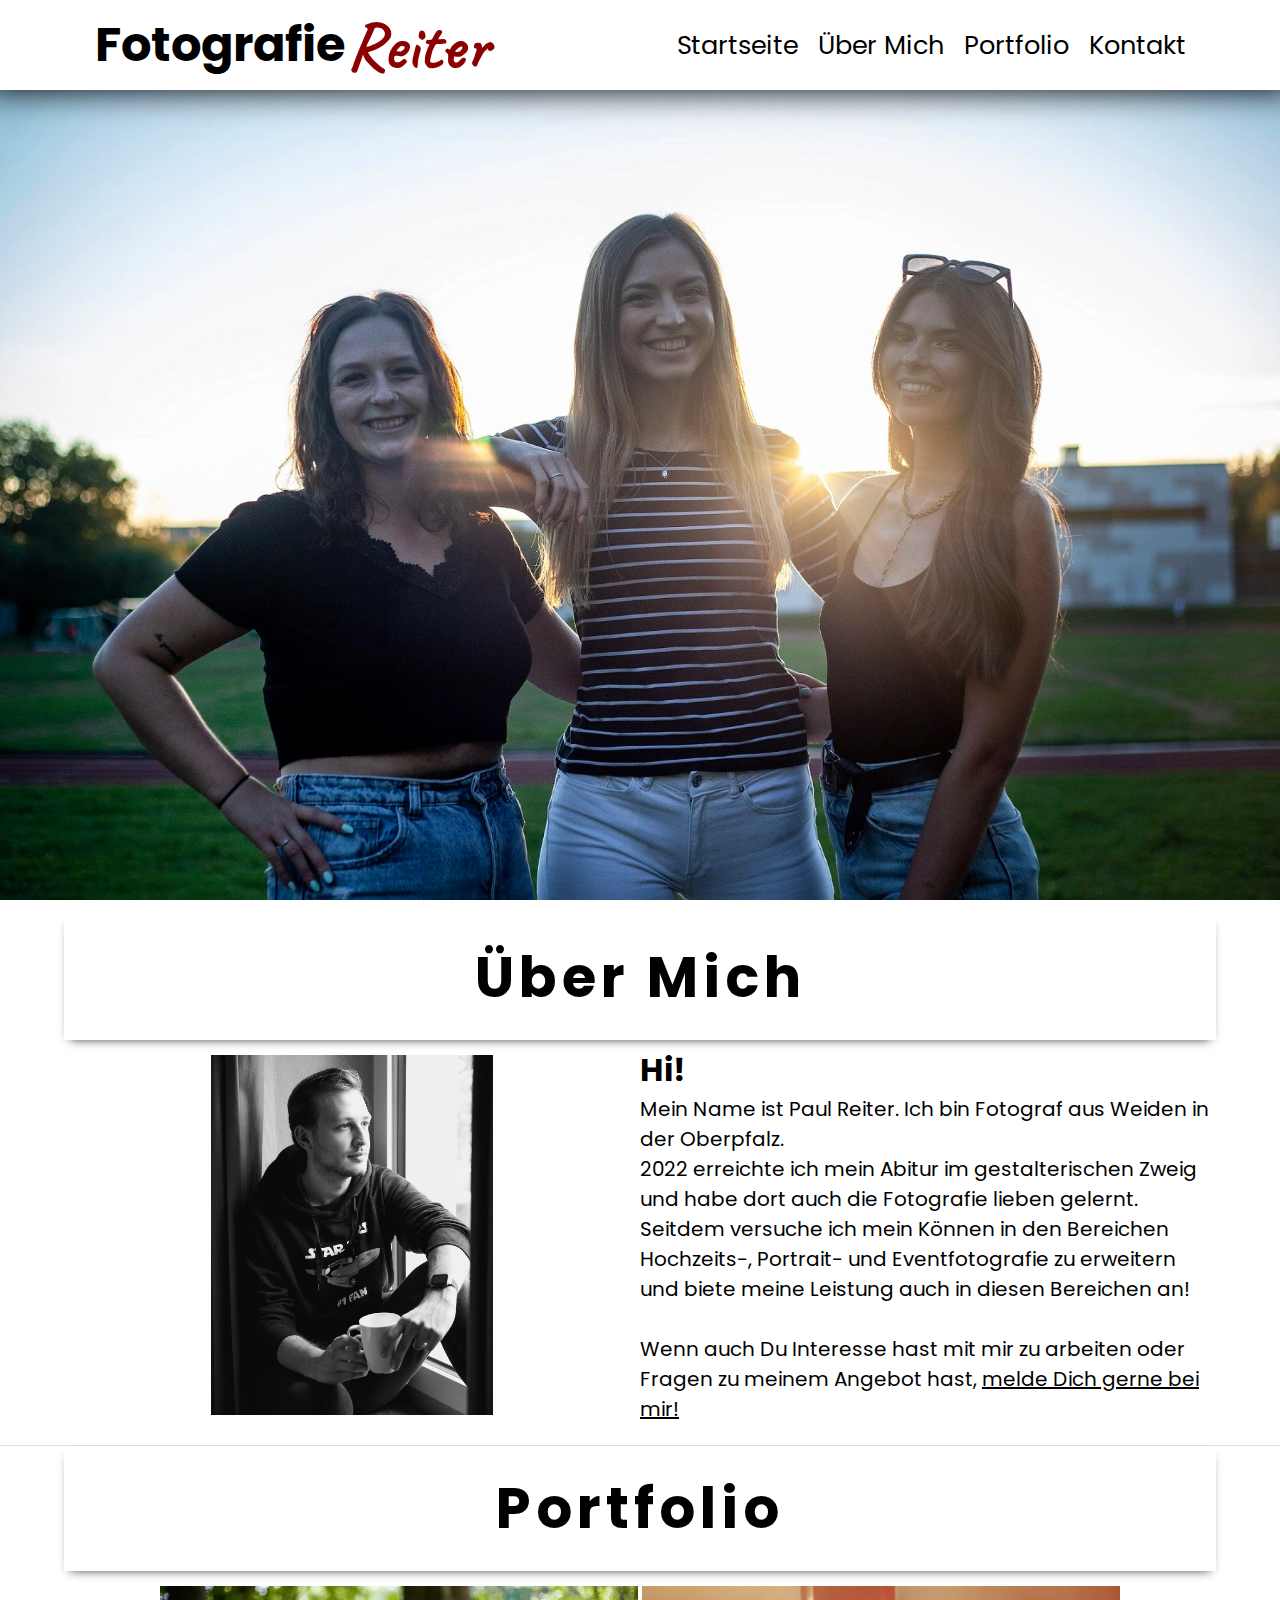
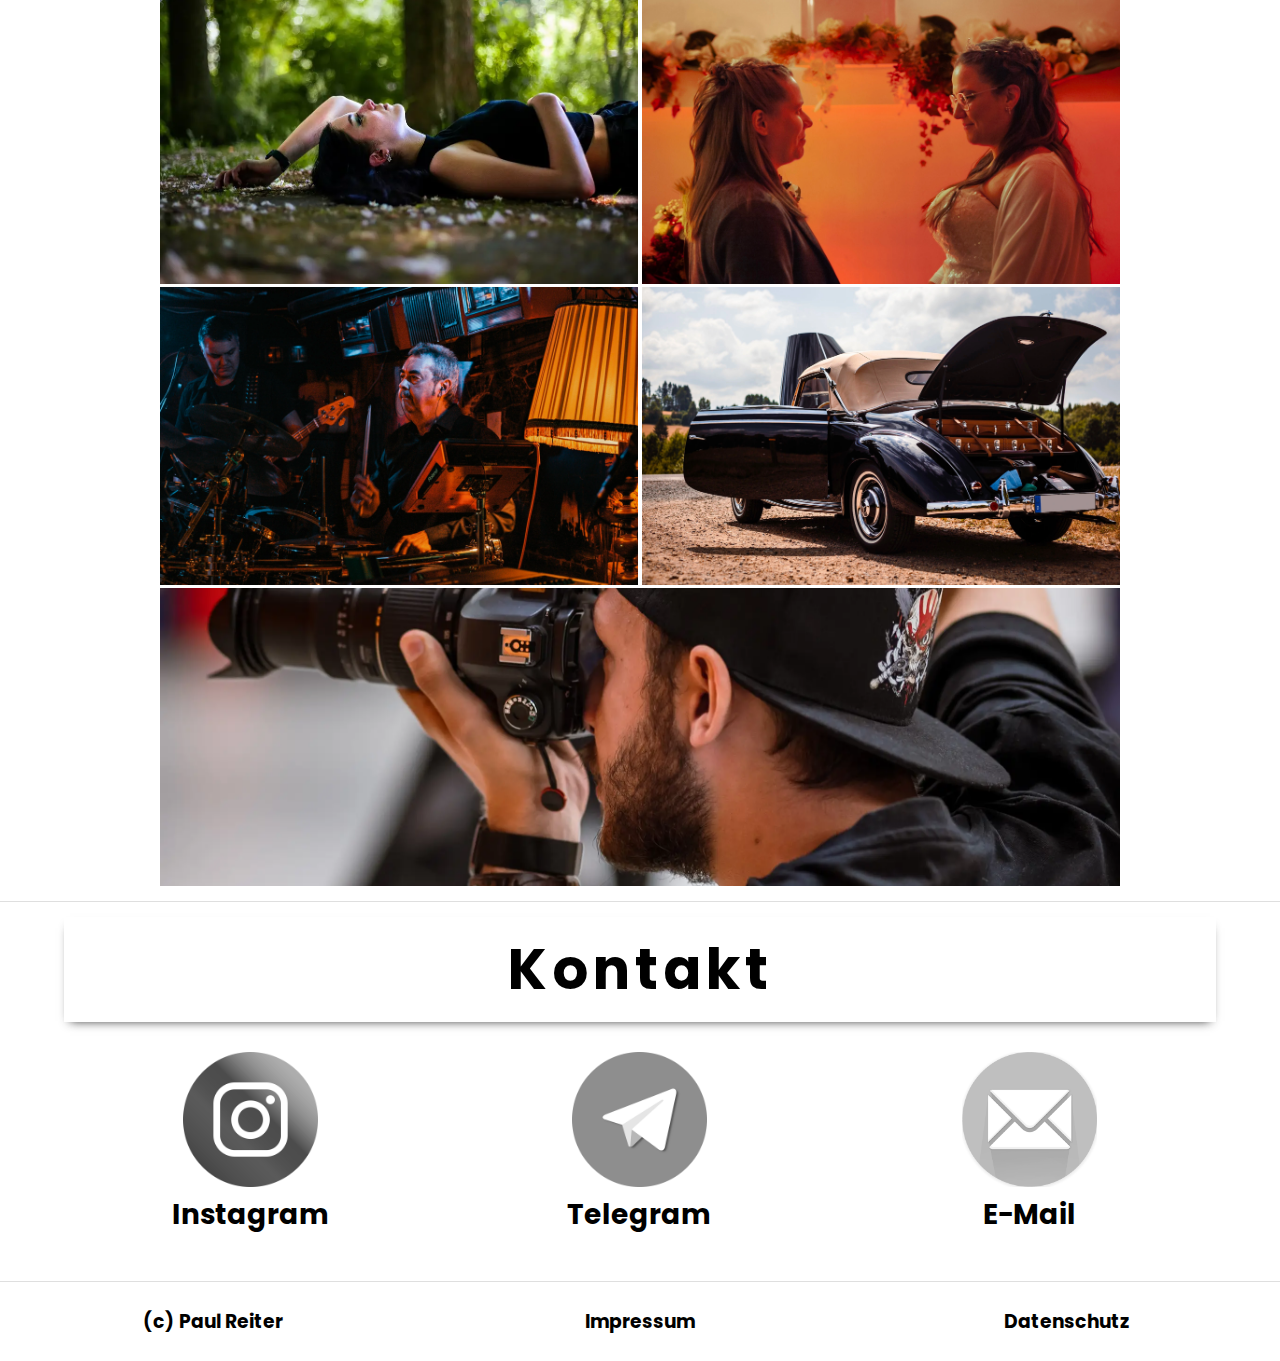
==== index.html @ 2ce2cecf "Kontakt: Neue Icons" ====
<!DOCTYPE html>
<html lang="de">

<head>
    <meta charset="UTF-8">
    <meta http-equiv="X-UA-Compatible" content="IE=edge">
    <meta name="viewport" content="width=device-width, initial-scale=1.0">
    <title>Fotografie Reiter</title>

    <!-- Allgemeine Anpassungen -->
    <link rel="stylesheet" href="Home/general_settings.css">

    <!-- Bilder Karusell: Optik + Funktion -->
    <link rel="stylesheet" href="Home/ImageCarousel/image_carousel.css">
    <script src="Home/ImageCarousel/image_carousel.js" defer></script>
    <script src="Home/ImageCarousel/hor_to_ver.js" defer></script>

    <!-- Header: Optik + Funktion -->
    <link rel="stylesheet" href="Home/Header/header.css">
    <script src="Home/Header/nav.js" defer></script>

    <!-- Über Mich: Optik -->
    <link rel="stylesheet" href="Home/AboutMe/aboutme.css">

    <!-- Portfolio: Optik -->
    <link rel="stylesheet" href="Home/Portfolio/portfolio.css">

    <!-- Kontakt: Optik -->
    <link rel="stylesheet" href="Home/Contact/contact.css">

    <!-- Footer: Optik -->
    <link rel="stylesheet" href="Home/Footer/footer.css">

</head>

<body>
    <!-- Bilder Karusell -->
    <main class="image-carousel">
        <img class="carousel-item" id="portrait" src="Images/ImageCarousel/Horizontal/Portrait.webp">
        <img class="carousel-item" id="wedding" src="Images/ImageCarousel/Horizontal/Wedding.webp">
        <img class="carousel-item" id="event" src="Images/ImageCarousel/Horizontal/Event.webp">
        <img class="carousel-item" id="others" src="Images/ImageCarousel/Horizontal/Others.webp">
    </main>

    <!-- Header -->
    <header class="header">
        <!-- Headline -->
        <h1 class="headline">
            Fotografie <span class="surname">Reiter</span>
        </h1>

        <!-- Navbar -->
        <!-- Einzelnen Links der Navbar -->
        <ul class="navbar" id="navbar">
            <li class="nav-item">
                <a href="index.html">Startseite</a>
            </li>

            <li class="nav-item">
                <a href="#about">Über Mich</a>
            </li>

            <li class="nav-item">
                <a href="#portfolio">Portfolio</a>
            </li>

            <li class="nav-item">
                <a href="#contact">Kontakt</a>
            </li>
        </ul>

        <!-- Icon, welches Navbar öffnet (bei bestimmten Bildschirmgrößen) -->
        <div class="nav-icon">
            <img src="Home/Header/Graphics/Nav_Menu.svg" id="nav-icon">
        </div>

    </header>

    <!-- Sektion: Über Mich -->
    <section class="about" id="about">
        <h2>Über Mich</h2>

        <div class="about-image">
            <img src="Images/AboutMe/Me.webp" onclick="window.location = 'https://www.photo-huebner.de/'">
        </div>

        <div class="about-text">
            <h3>Hi!</h3>
            <p>Mein Name ist Paul Reiter. Ich bin Fotograf aus Weiden in der Oberpfalz.</p>
            <p>2022 erreichte ich mein Abitur im gestalterischen Zweig und habe dort auch die Fotografie lieben gelernt.
            </p>
            <p>Seitdem versuche ich mein Können in den Bereichen Hochzeits-, Portrait- und Eventfotografie zu erweitern
                und biete meine Leistung auch in diesen Bereichen an!</p>
            <p><br>Wenn auch Du Interesse hast mit mir zu arbeiten oder Fragen zu meinem Angebot hast, <a
                    href="#contact">melde Dich gerne bei mir!</a></p>
        </div>

    </section>

    <!-- Sektion: Portfolio -->
    <section class="portfolio" id="portfolio">
        <!-- Überschrift -->
        <h2>Portfolio</h2>

        <!-- Bilder -->
        <main class="portfolio-images">
            <div class="images">

                <div class="portfolio-content" style="background-image: url('Images/Portfolio/Portrait.webp');"
                    onclick="window.location = 'portfolio.html'">
                    <h3>Portraits</h3>
                </div>

                <div class="portfolio-content" style="background-image: url('Images/Portfolio/Wedding.webp');"
                    onclick="window.location = 'https://rr.noordstar.me/5fa09301'">
                    <h3>Hochzeiten</h3>
                </div>

                <div class="portfolio-content" style="background-image: url('Images/Portfolio/Event.webp');"
                    onclick="window.location = 'https://rr.noordstar.me/5fa09301'">
                    <h3>Events</h3>
                </div>

                <div class="portfolio-content" style="background-image: url('Images/Portfolio/Others.webp');"
                    onclick="window.location = 'https://rr.noordstar.me/5fa09301'">
                    <h3>Weiteres</h3>
                </div>

                <div class="portfolio-content all" style="background-image: url('Images/Portfolio/Fotopaul.webp');"
                    onclick="window.location = 'https://rr.noordstar.me/5fa09301'">
                    <h3>Alle Arbeiten</h3>
                </div>
            </div>
        </main>
    </section>

    <!-- Sektion: Kontakt -->
    <section class="contact" id="contact">
        <h2>Kontakt</h2>

        <div class="socials">
            <div>
                <a href="https://youtu.be/xD0E_Gj9xMk?t=185">
                    <img src="Home/Contact/Graphics/Instagram.png">
                    <h3>Instagram</h3>
                </a>
            </div>

            <div>
                <a href="https://youtu.be/qMXESlny4-I?t=96">
                    <img src="Home/Contact/Graphics/Telegram.png">
                    <h3>Telegram</h3>
                </a>
            </div>

            <div>
                <a href="https://youtu.be/94bGzWyHbu0?t=191">
                    <img src="Home/Contact/Graphics/Mail.png">
                    <h3>E-Mail</h3>
                </a>
            </div>
        </div>
    </section>

    <!-- Footer -->
    <footer>
        <h3>(c) Paul Reiter</h3>

        <a href="" class="middle">
            <h3>Impressum</h3>
        </a>

        <a href="">
            <h3>Datenschutz</h3>
        </a>
    </footer>
</body>

</html>
---- Home/general_settings.css ----
/* Generelle Anpassungen der Optik */

/* ---- Imports ---- */
/* Schriftart */
@import url('https://fonts.googleapis.com/css2?family=Caveat:wght@400;500;600;700&family=Poppins:ital,wght@0,100;0,200;0,300;0,400;0,500;0,600;0,700;0,800;0,900;1,100;1,200;1,300;1,400;1,500;1,600;1,700;1,800;1,900&display=swap');

/* ---- Variablen ---- */
:root {
    /* Farbpalette */
    --primary-color: white;
    --secondary-color: darkred;
    --tertiary-color: darkgrey;

    --text-color: black;
    --hover-color: darkred;
}

/* --- Gesamtes Dokument ---- */
* {
    margin: 0;
    padding: 0;

    font-family: 'Poppins', sans-serif;
}

/* ---- Gesamter Body ---- */
body::-webkit-scrollbar {
    display: none;
}

body {
    -ms-overflow-style: none;
    scrollbar-width: none;
}

/* ---- Alle Links ---- */
a {
    text-decoration: none;
    color: var(--text-color);
}

/* ---- Alle Listenitems ---- */
li {
    list-style: none;
}
---- Home/ImageCarousel/image_carousel.css ----
/* Optik: Bilder Karusell - Home */

/* ---- Variablen ---- */
:root {
    --carousel-height: calc(1vh * 100);
}

/* ---- Karusell: Allgemein ---- */
.image-carousel {
    height: var(--carousel-height);
    width: 100%;

    background-color: var(--tertiary-color);
}

/* ---- Karusell: Bilder/Inhalt ---- */
.image-carousel img {
    height: var(--carousel-height);
    width: 100%;

    position: absolute;
    top: 0;

    object-fit: cover;
    object-position: center;

    opacity: 0;
    transition: opacity 2s ease-in-out;
}
---- Home/Header/header.css ----
/* Optik: Header - Home */

/* ---- Variablen ---- */
:root {
    --header-height: calc(1vh * 10);
}

/* ---- Header: Allgemein ---- */
.header {
    position: absolute;
    top: 0;

    height: var(--header-height);
    width: 100%;

    background-color: var(--primary-color);
    box-shadow: 0px -12px 32px 12px #000000;

    display: flex;
    justify-content: space-around;
    align-items: center;
}

/* ---- Header: Überschrift ---- */
/* Überschrift: Allgemein */
.headline {
    display: flex;
    justify-content: center;
    align-items: center;
}

/* Überschrift: Gesamter Text */
.header h1 {
    font-size: 3rem;
}

 /* Überschrift. Nachname */
.header .surname {
    font-family: 'Caveat', cursive;
    font-size: 4.25rem;
    font-weight: bolder;

    color: var(--secondary-color);
}

/* ---- Header: Navbar ---- */
/* Navbar: Allgemein */
.header ul {
    display: flex;
    justify-content: space-around;

    gap: 20px;

    font-size: 1.6rem;
}

/* Navbar: Links */
.navbar a {
    color: var(--text-color);
}

.navbar a:hover {
    color: var(--hover-color);
}

/* Navbar Icon, wenn Bildschirm schmaler */
.nav-icon {
    display: none;
}

/* ---- Responsive ---- */
@media (max-width: 950px) {

    /* Nav: Icon */
    .nav-icon {
        display: block;
    }

    /* Navbar: Links */
    .navbar {
        position: absolute;
        top: var(--header-height);
        right: 0;

        height: fit-content;
        width: 100%;

        background-color: var(--primary-color);
        box-shadow: 0px 26px 22px -3px rgba(0, 0, 0, 0.28);

        overflow: hidden;
    }

    .header ul {
        display: none;

        text-align: center;
    }

    .navbar li {
        padding: 15px 0;
        width: 100%;
    }
}

@media(max-width: 650px) {
    .header .headline {
        font-size: 2.5rem;
    }

    .header .surname {
        font-size: 3.75rem;
    }

    .header ul {
        font-size: 1.5rem;
    }
}

@media(max-width: 500px) {
    .header .headline {
        font-size: 2rem;
    }

    .header .surname {
        font-size: 3.25rem;
    }

    .header ul {
        font-size: 1.4rem;
    }
}
---- Home/AboutMe/aboutme.css ----
/* ---- Optik: Über Mich Sektion ---- */

/* ---- Über Mich: Allgemein ---- */
.about {
    height: fit-content;
    width: 90%;

    background-color: var(--primary-color);
    border-bottom: .5px solid rgb(128, 128, 128, 0.25);

    padding: 15px 5%;

    display: grid;
    grid-template-columns: repeat(2, 1fr);

    align-items: center;
}
/* ---- Über Mich: Überschrift ---- */
.about h2 {
    grid-column: span 2;
    text-align: center;

    padding: 20px 0;

    font-size: 3.5rem;
    letter-spacing: 5px;

    box-shadow: 0px 5px 10px -6px rgba(0,0,0,0.84);
}

/* ---- Über Mich: Bild ---- */
.about img {
    width: 22vw;
    height: 50vh;

    object-fit: cover;
    object-position: center;
}

.about-image {
    display: flex;
    justify-content: center;

    padding: 15px 0;
}


.about img {
    transition: all 0.25s ease-in-out;
    cursor: pointer;
}

.about-image img:hover {
    filter: opacity(.75);
}

/* ---- Über Mich: Text ---- */
.about-text {
    display: inline-table;

    font-size: 1.25rem;
}

.about-text h3 {
    font-size: 2rem;
}

.about a {
    text-decoration: underline;

    transition: all 0.25s ease-in-out;
}

.about a:hover {
    color: var(--hover-color);
}

/* ---- Responsive ---- */
@media (max-width: 1300px) {
    .about img {
        height: 40vh;
    }
} 

@media (max-width: 1100px) {
    .about img {
        height: 35vh;
        width: 25vw;
    }

    .about-text {
        padding: 15px 0;
    }
} 

@media (max-width: 900px) {
    .about {
        grid-template-columns: repeat(1, 1fr);
    }

    .about h2 {
        grid-column: span 1;

        font-size: 3rem;
    }

    .about img{
        width: 50%;
        height: 40vh;
    }

    .about-text {
        font-size: 1.15rem;

        padding: 15px 0;
    }

    .about-text h3 {
        font-size: 1.75rem;
        text-align: center;
    }
}

@media (max-width: 600px) {
    .about img{
        width: 50%;
        height: 30vh;

        object-position: center;
    }

    .about h2 {
        font-size: 2.5rem;
        letter-spacing: 3px;
    }
}
---- Home/Portfolio/portfolio.css ----
/* Optik: Portfolio Sektion */

/* ---- Variable ---- */
:root {
    --image-sides: 100vh;
}

/* ---- Portfolio: Allgemein ---- */
.portfolio {
    width: 100%;

    background-color: var(--primary-color);

    border-bottom: .5px solid rgb(128, 128, 128, 0.25);
}

/* ---- Portfolio: Überschrift ---- */
.portfolio h2 {
    text-align: center;
    font-size: 3.5rem;
    letter-spacing: 5px;

    width: 90%;
    margin-left: 5%;

    padding: 20px 0;
    margin-bottom: 15px;

    box-shadow: 0px 5px 10px -6px rgba(0, 0, 0, 0.84);
}

/* ---- Portfolio: Bilder ---- */
/* Portfolio: Alle Bilder */
.portfolio-images {
    display: grid;
    justify-content: center;
    align-items: center;

    width: 100%;

    padding-bottom: 15px;
}


/* Portfolio: Kontent */
.portfolio .images {
    display: grid;
    grid-template-columns: repeat(2, 1fr);
    gap: 0.2rem;

    height: var(--image-sides);
    min-width: 75vw;
}

.portfolio .portfolio-content {
    background-position: center;
    background-size: cover;
    background-repeat: no-repeat;
}

/* Portfolio: Kontent Beschreibung */
.portfolio-content {
    display: flex;
    justify-content: center;
    align-items: center;

    transition: 0.25s ease-in-out;

    cursor: pointer;
}

.portfolio-content h3 {
    width: 100%;

    color: white;
    text-align: center;
    font-size: 2rem;

    background-color: rgb(0, 0, 0, 0.75);

    padding: 15px 0;

    opacity: 0;
    transition: opacity 0.25s ease-in-out;
}

.all {
    grid-column: span 2;

    object-position: top;
}

.portfolio-content:hover h3 {
    opacity: 1;
}

.portfolio-content:hover {
    filter: grayscale(50%);
}

/* ---- Responsive ---- */
@media(max-width: 900px) {

    .portfolio .images {
        grid-template-columns: repeat(1, 1fr);
        gap: 0.1rem;

        height: 200vh;
        width: 100vw;
    }

    .portfolio-content h3 {
        opacity: 1;

        background-color: rgb(0, 0, 0, 0.5);
    }

    .all {
        grid-column: span 1;

        object-position: top;
    }

    .portfolio h2 {
        font-size: 3rem;
    }
}

@media (max-width: 600px) {
    .portfolio h2 {
        font-size: 2.5rem;

        letter-spacing: 3px;
    }
}
---- Home/Contact/contact.css ----
/* Optik: Kontakt Sektion */

/* ---- Variablen ---- */
:root {
    --icons-height: 15vh;
}

/* Kontakt: Allgemein */
.contact {
    background-color: var(--primary-color);

    width: 90%;
    padding: 15px 5%;

    border-bottom: .5px solid rgb(128, 128, 128, 0.25);
}

/* Kontakt: Überschrift */
.contact h2 {
    text-align: center;

    padding: 10px 0;

    font-size: 3.5rem;
    letter-spacing: 5px;

    box-shadow: 0px 5px 10px -6px rgba(0, 0, 0, 0.84);
}

/* Kontakt: Social Icons */
.contact .socials {
    width: 100%;

    display: grid;
    grid-template-columns: repeat(3, 1fr);
    gap: 1rem;
    row-gap: 3rem;

    place-items: center;

    text-align: center;

    padding: 30px 0;
}

.socials img {
    height: var(--icons-height);

    filter: grayscale(100%);

    transition: all .3s ease-in-out;
}

.socials h3 {
    color: var(--text-color);

    font-size: 1.75rem;

    transition: all .3s ease-in-out;
}

.socials a:hover img {
    filter: grayscale(0%);
}

.socials a:hover h3 {
    color: var(--hover-color);
}

/* ---- Responsive ---- */
@media (max-width: 900px) {
    .contact .socials {
        grid-template-columns: repeat(2, 1fr);
    }

    .socials img {
        height: calc(var(--icons-height) - 5vh);
    }

    .socials h3 {
        font-size: 1.25rem;
    }

    .socials h2 {
        font-size: 3rem;
    }
}

@media(max-width: 600px) {
    .socials h2 {
        font-size: 2.5rem;
        letter-spacing: 3px;
    }
}

@media(max-width: 499px) {
    .socials h3 {
        font-size: 1rem;
    }
}
---- Home/Footer/footer.css ----
/* Optik: Footer */

/* Footer: Allgemein */
footer {
    display: grid;
    grid-template-columns: repeat(3, 1fr);

    text-align: center;

    padding: 25px 0;

    font-size: 1rem;
}

@media (max-width: 700px) {
    footer {
        font-size: .75rem;
    }
}
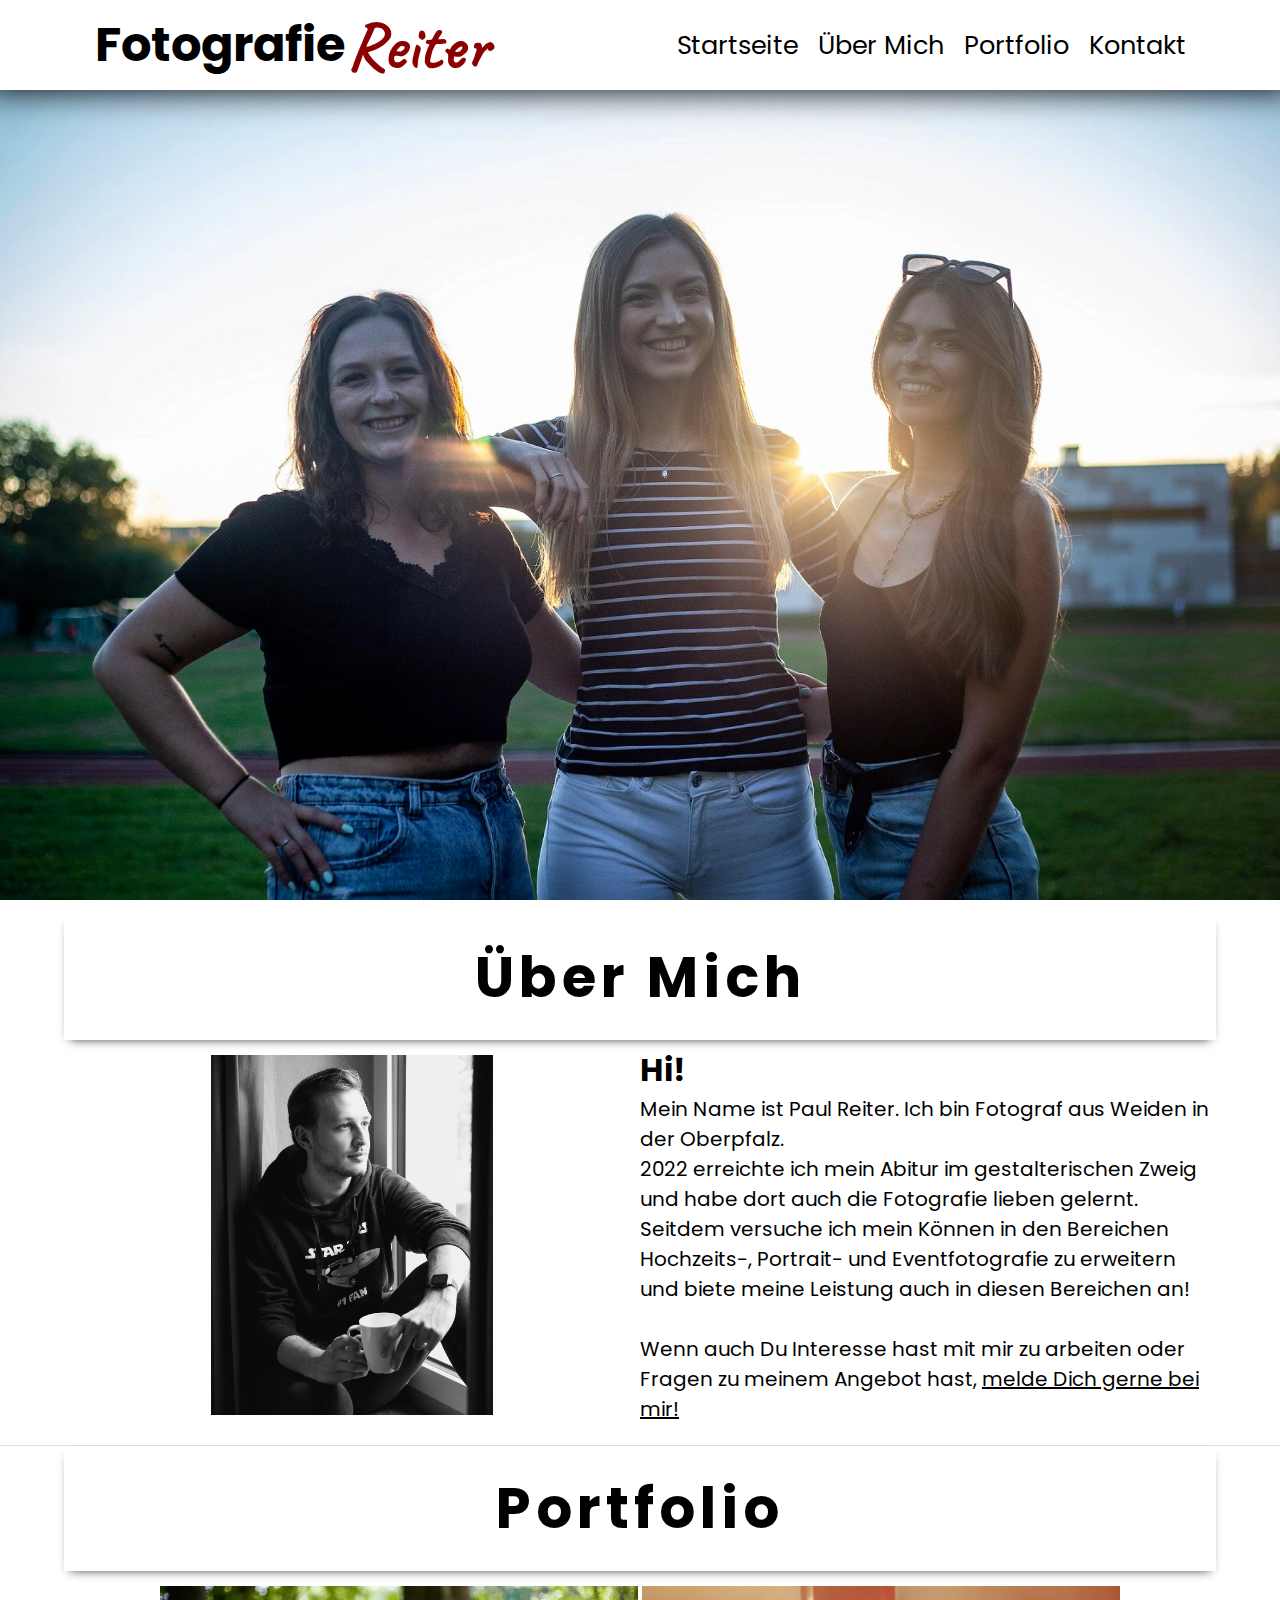
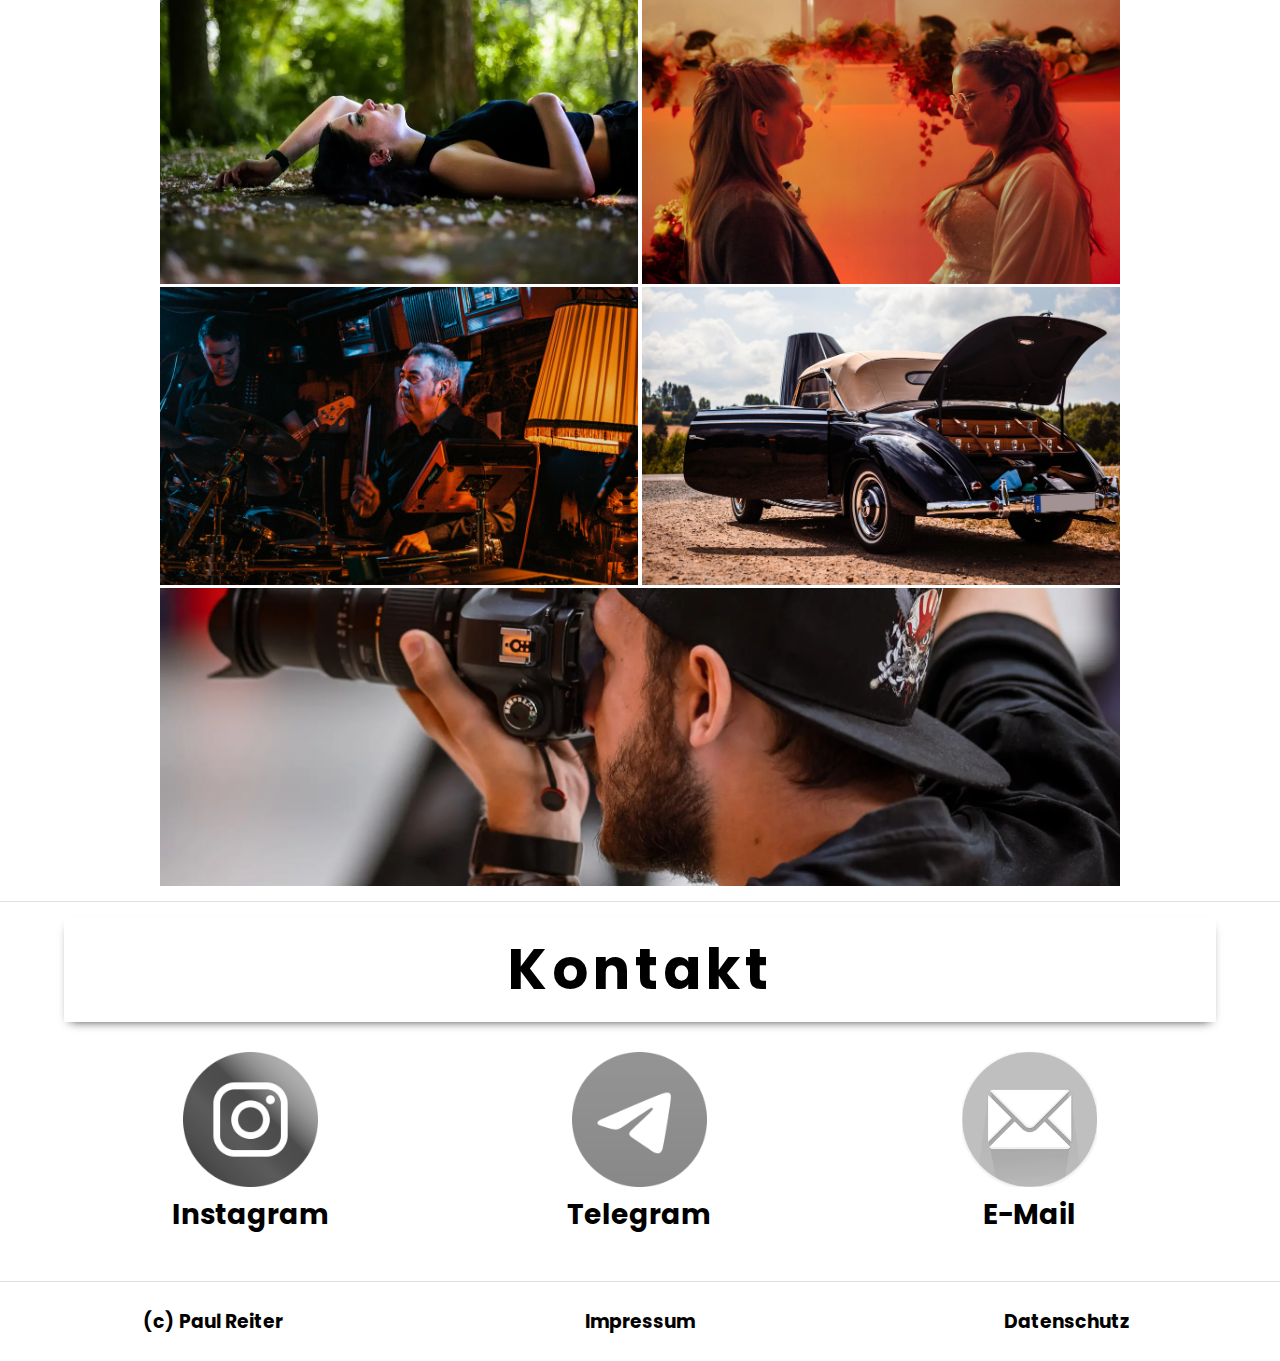
==== commit 760ffe04: "test" ====
--- a/index.html
+++ b/index.html
@@ -147,7 +147,7 @@
             </div>
 
             <div>
-                <a href="https://youtu.be/qMXESlny4-I?t=96">
+                <a href="https://youtu.be/qMXESlny4-I?t=110">
                     <img src="Home/Contact/Graphics/Telegram.png">
                     <h3>Telegram</h3>
                 </a>
